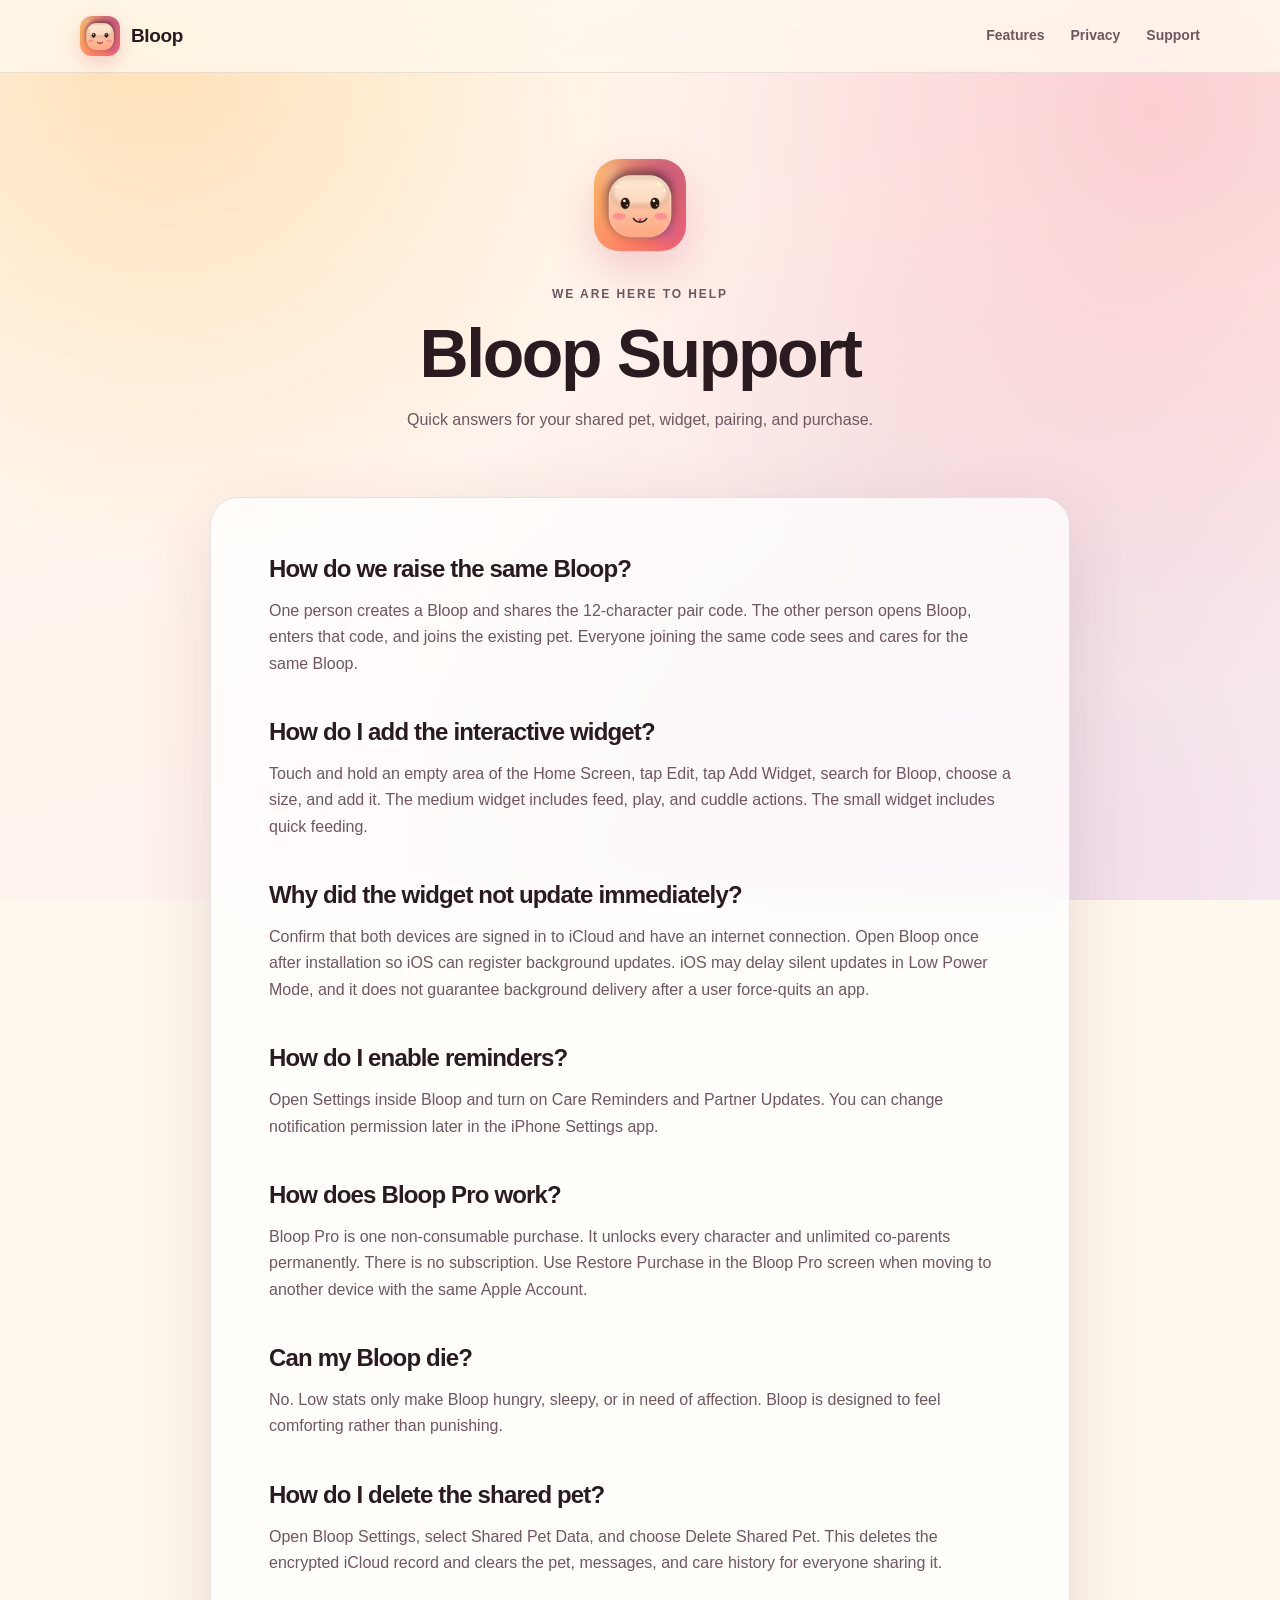
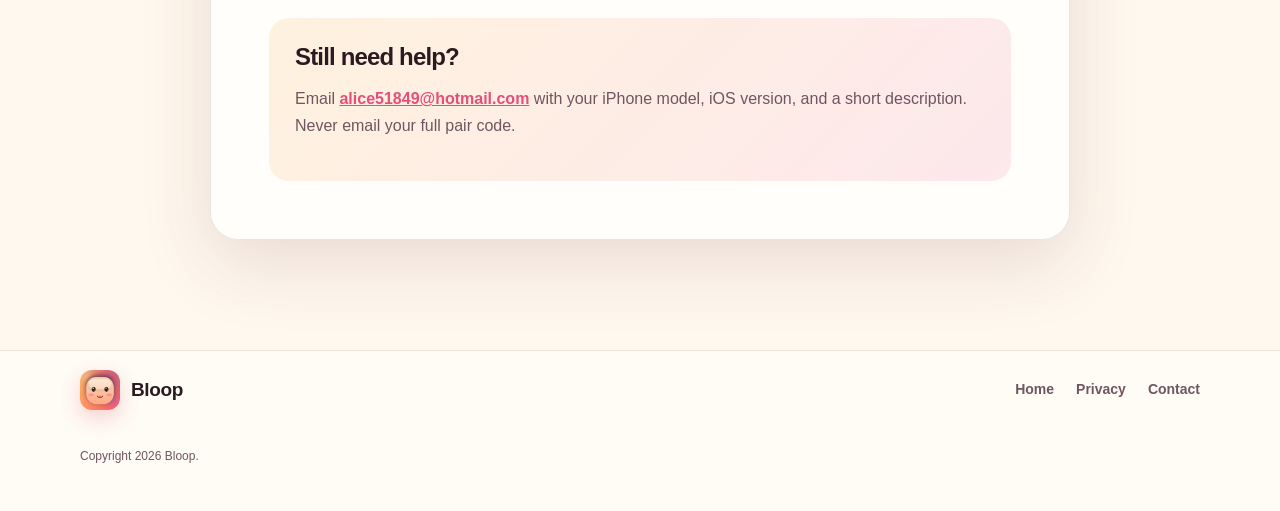
==== support.html @ 69b5d18a "Launch Bloop support and privacy site Co-authored-by: Copilot <223556219+Copilot@users.noreply.githu" ====
<!doctype html>
<html lang="en">
<head>
  <meta charset="utf-8">
  <meta name="viewport" content="width=device-width, initial-scale=1">
  <meta name="theme-color" content="#ff795d">
  <title>Support - Bloop</title>
  <meta name="description" content="Help with pairing, widgets, synchronization, notifications, Bloop Pro, and shared pet data.">
  <link rel="icon" href="icon.png">
  <link rel="stylesheet" href="style.css">
</head>
<body>
  <div class="aurora" aria-hidden="true"></div>
  <header><div class="wrap nav"><a class="brand" href="index.html"><img src="icon.png" alt=""><span>Bloop</span></a><nav><a href="index.html#features">Features</a><a href="privacy.html">Privacy</a><a href="support.html">Support</a></nav></div></header>
  <main>
    <section class="page-head wrap"><img src="icon.png" alt=""><p class="eyebrow">We are here to help</p><h1>Bloop Support</h1><p>Quick answers for your shared pet, widget, pairing, and purchase.</p></section>
    <section class="wrap document">
      <article>
        <h2>How do we raise the same Bloop?</h2>
        <p>One person creates a Bloop and shares the 12-character pair code. The other person opens Bloop, enters that code, and joins the existing pet. Everyone joining the same code sees and cares for the same Bloop.</p>

        <h2>How do I add the interactive widget?</h2>
        <p>Touch and hold an empty area of the Home Screen, tap Edit, tap Add Widget, search for Bloop, choose a size, and add it. The medium widget includes feed, play, and cuddle actions. The small widget includes quick feeding.</p>

        <h2>Why did the widget not update immediately?</h2>
        <p>Confirm that both devices are signed in to iCloud and have an internet connection. Open Bloop once after installation so iOS can register background updates. iOS may delay silent updates in Low Power Mode, and it does not guarantee background delivery after a user force-quits an app.</p>

        <h2>How do I enable reminders?</h2>
        <p>Open Settings inside Bloop and turn on Care Reminders and Partner Updates. You can change notification permission later in the iPhone Settings app.</p>

        <h2>How does Bloop Pro work?</h2>
        <p>Bloop Pro is one non-consumable purchase. It unlocks every character and unlimited co-parents permanently. There is no subscription. Use Restore Purchase in the Bloop Pro screen when moving to another device with the same Apple Account.</p>

        <h2>Can my Bloop die?</h2>
        <p>No. Low stats only make Bloop hungry, sleepy, or in need of affection. Bloop is designed to feel comforting rather than punishing.</p>

        <h2>How do I delete the shared pet?</h2>
        <p>Open Bloop Settings, select Shared Pet Data, and choose Delete Shared Pet. This deletes the encrypted iCloud record and clears the pet, messages, and care history for everyone sharing it.</p>

        <div class="contact">
          <h2>Still need help?</h2>
          <p>Email <a href="mailto:alice51849@hotmail.com">alice51849@hotmail.com</a> with your iPhone model, iOS version, and a short description. Never email your full pair code.</p>
        </div>
      </article>
    </section>
  </main>
  <footer><div class="wrap footer"><a class="brand" href="index.html"><img src="icon.png" alt=""><span>Bloop</span></a><div class="links"><a href="index.html">Home</a><a href="privacy.html">Privacy</a><a href="mailto:alice51849@hotmail.com">Contact</a></div><p>Copyright 2026 Bloop.</p></div></footer>
</body>
</html>
---- style.css ----
:root {
  --ink: #2a1b21;
  --muted: #6f5660;
  --cream: #fff8ee;
  --card: rgba(255, 255, 255, 0.76);
  --line: rgba(87, 42, 53, 0.12);
  --coral: #ff7358;
  --rose: #e64e79;
  --gold: #f3a83b;
  --plum: #5e294f;
  --shadow: 0 24px 70px rgba(114, 51, 65, 0.15);
}

* { box-sizing: border-box; }
html { scroll-behavior: smooth; }
body {
  margin: 0;
  color: var(--ink);
  background: var(--cream);
  font-family: -apple-system, BlinkMacSystemFont, "SF Pro Display", "Segoe UI", sans-serif;
  line-height: 1.65;
}
a { color: inherit; }
.aurora {
  position: fixed;
  inset: 0;
  z-index: -2;
  background:
    radial-gradient(circle at 12% 6%, rgba(255, 190, 97, 0.38), transparent 32rem),
    radial-gradient(circle at 90% 12%, rgba(238, 79, 123, 0.24), transparent 36rem),
    radial-gradient(circle at 74% 90%, rgba(137, 80, 170, 0.14), transparent 38rem),
    linear-gradient(160deg, #fffaf1 0%, #fff3ec 58%, #fdf0f5 100%);
}
.wrap { width: min(1120px, calc(100% - 40px)); margin: 0 auto; }
header {
  position: sticky;
  top: 0;
  z-index: 10;
  border-bottom: 1px solid var(--line);
  background: rgba(255, 248, 238, 0.84);
  backdrop-filter: blur(22px) saturate(140%);
}
.nav { min-height: 72px; display: flex; align-items: center; justify-content: space-between; gap: 24px; }
.brand { display: inline-flex; align-items: center; gap: 11px; text-decoration: none; font-size: 19px; font-weight: 800; letter-spacing: -0.02em; }
.brand img { width: 40px; height: 40px; border-radius: 12px; box-shadow: 0 8px 20px rgba(218, 82, 94, 0.24); }
nav { display: flex; align-items: center; gap: 26px; }
nav a, .links a { color: var(--muted); font-size: 14px; font-weight: 650; text-decoration: none; }
nav a:hover, .links a:hover { color: var(--rose); }
.hero { min-height: 700px; display: grid; grid-template-columns: 1.12fr 0.88fr; align-items: center; gap: 60px; padding-block: 90px; }
.eyebrow { margin: 0 0 12px; color: var(--rose); font-size: 12px; font-weight: 800; letter-spacing: 0.16em; text-transform: uppercase; }
h1, h2, h3 { line-height: 1.08; letter-spacing: -0.035em; }
h1 { margin: 0; font-size: clamp(52px, 7vw, 86px); font-weight: 850; }
h1 span {
  color: transparent;
  background: linear-gradient(100deg, var(--coral), var(--rose), #9256b1);
  -webkit-background-clip: text;
  background-clip: text;
}
.lead { max-width: 650px; margin: 28px 0 0; color: var(--muted); font-size: clamp(18px, 2vw, 22px); }
.actions { display: flex; flex-wrap: wrap; gap: 12px; margin-top: 32px; }
.button { min-height: 52px; display: inline-flex; align-items: center; justify-content: center; padding: 0 22px; border-radius: 16px; font-size: 15px; font-weight: 780; text-decoration: none; transition: transform .2s ease, box-shadow .2s ease; }
.button:hover { transform: translateY(-2px); }
.primary { color: white; background: linear-gradient(135deg, #ff9a55, var(--coral), var(--rose)); box-shadow: 0 16px 34px rgba(229, 83, 100, 0.28); }
.secondary { color: var(--plum); border: 1px solid var(--line); background: rgba(255, 255, 255, 0.66); }
.promise { margin-top: 20px; color: var(--muted); font-size: 13px; font-weight: 680; }
.hero-art { position: relative; min-height: 460px; display: grid; place-items: center; }
.hero-art img { position: relative; z-index: 2; width: min(390px, 88%); border-radius: 27%; box-shadow: 0 42px 100px rgba(92, 37, 72, 0.28); animation: float 5s ease-in-out infinite; }
.halo { position: absolute; width: 430px; height: 430px; border-radius: 50%; background: linear-gradient(135deg, rgba(255, 180, 75, .48), rgba(235, 76, 130, .32)); filter: blur(36px); }
.spark { position: absolute; z-index: 3; width: 18px; height: 18px; background: white; clip-path: polygon(50% 0,58% 40%,100% 50%,58% 60%,50% 100%,42% 60%,0 50%,42% 40%); filter: drop-shadow(0 0 10px #ffd978); }
.spark.one { top: 17%; right: 9%; width: 34px; height: 34px; }
.spark.two { bottom: 19%; left: 6%; }
@keyframes float { 50% { transform: translateY(-12px) rotate(1deg); } }
.section { padding-block: 110px; }
.section > h2 { max-width: 750px; margin: 0 0 42px; font-size: clamp(34px, 5vw, 56px); }
.grid { display: grid; grid-template-columns: repeat(3, 1fr); gap: 18px; }
.card, .document article, .callout {
  border: 1px solid var(--line);
  background: var(--card);
  box-shadow: var(--shadow);
  backdrop-filter: blur(18px);
}
.card { min-height: 245px; padding: 28px; border-radius: 24px; }
.symbol { display: inline-grid; place-items: center; width: 42px; height: 42px; border-radius: 14px; color: white; background: linear-gradient(135deg, var(--gold), var(--coral), var(--rose)); font-size: 11px; font-weight: 850; box-shadow: 0 10px 24px rgba(226, 89, 92, .22); }
.card h3 { margin: 28px 0 10px; font-size: 21px; }
.card p, .callout p, .document p, .page-head p { color: var(--muted); }
.callout { margin-block: 30px 120px; padding: 34px; border-radius: 28px; display: flex; align-items: center; gap: 30px; }
.callout img { width: 112px; height: 112px; border-radius: 28px; }
.callout h2 { margin: 0; font-size: clamp(28px, 4vw, 42px); }
.callout p:last-child { margin-bottom: 0; }
.page-head { padding-block: 86px 48px; text-align: center; }
.page-head img { width: 92px; height: 92px; border-radius: 25px; box-shadow: 0 20px 45px rgba(211, 74, 102, .24); }
.page-head .eyebrow { margin-top: 26px; }
.page-head h1 { font-size: clamp(44px, 6vw, 68px); }
.updated { margin-top: 14px; font-size: 14px; font-weight: 650; }
.document { max-width: 860px; padding-bottom: 110px; }
.document article { padding: clamp(26px, 5vw, 58px); border-radius: 28px; }
.document h2 { margin: 42px 0 10px; font-size: 24px; }
.document h2:first-child { margin-top: 0; }
.document a { color: var(--rose); font-weight: 700; }
.contact { margin-top: 42px; padding: 26px; border-radius: 20px; background: linear-gradient(135deg, rgba(255, 177, 74, .16), rgba(235, 75, 121, .12)); }
footer { border-top: 1px solid var(--line); background: rgba(255, 255, 255, .42); }
.footer { min-height: 160px; display: grid; grid-template-columns: 1fr auto; align-items: center; gap: 20px; }
.footer .links { display: flex; flex-wrap: wrap; justify-content: flex-end; gap: 22px; }
.footer > p { grid-column: 1 / -1; margin: -20px 0 25px; color: var(--muted); font-size: 12px; }
@media (max-width: 820px) {
  .hero { min-height: auto; grid-template-columns: 1fr; padding-block: 64px; text-align: center; }
  .lead { margin-inline: auto; }
  .actions { justify-content: center; }
  .hero-art { min-height: 380px; order: -1; }
  .hero-art img { width: min(310px, 80%); }
  .halo { width: 330px; height: 330px; }
  .grid { grid-template-columns: 1fr 1fr; }
}
@media (max-width: 560px) {
  .wrap { width: min(100% - 28px, 1120px); }
  .nav { min-height: 64px; }
  nav { gap: 14px; }
  nav a:first-child { display: none; }
  h1 { font-size: 48px; }
  .hero-art { min-height: 310px; }
  .grid { grid-template-columns: 1fr; }
  .card { min-height: auto; }
  .section { padding-block: 82px; }
  .callout { align-items: flex-start; padding: 24px; gap: 18px; }
  .callout img { width: 72px; height: 72px; border-radius: 20px; }
  .footer { grid-template-columns: 1fr; padding-block: 36px; }
  .footer .links { justify-content: flex-start; }
  .footer > p { margin: 0; }
}
@media (prefers-reduced-motion: reduce) {
  html { scroll-behavior: auto; }
  .hero-art img { animation: none; }
  .button { transition: none; }
}
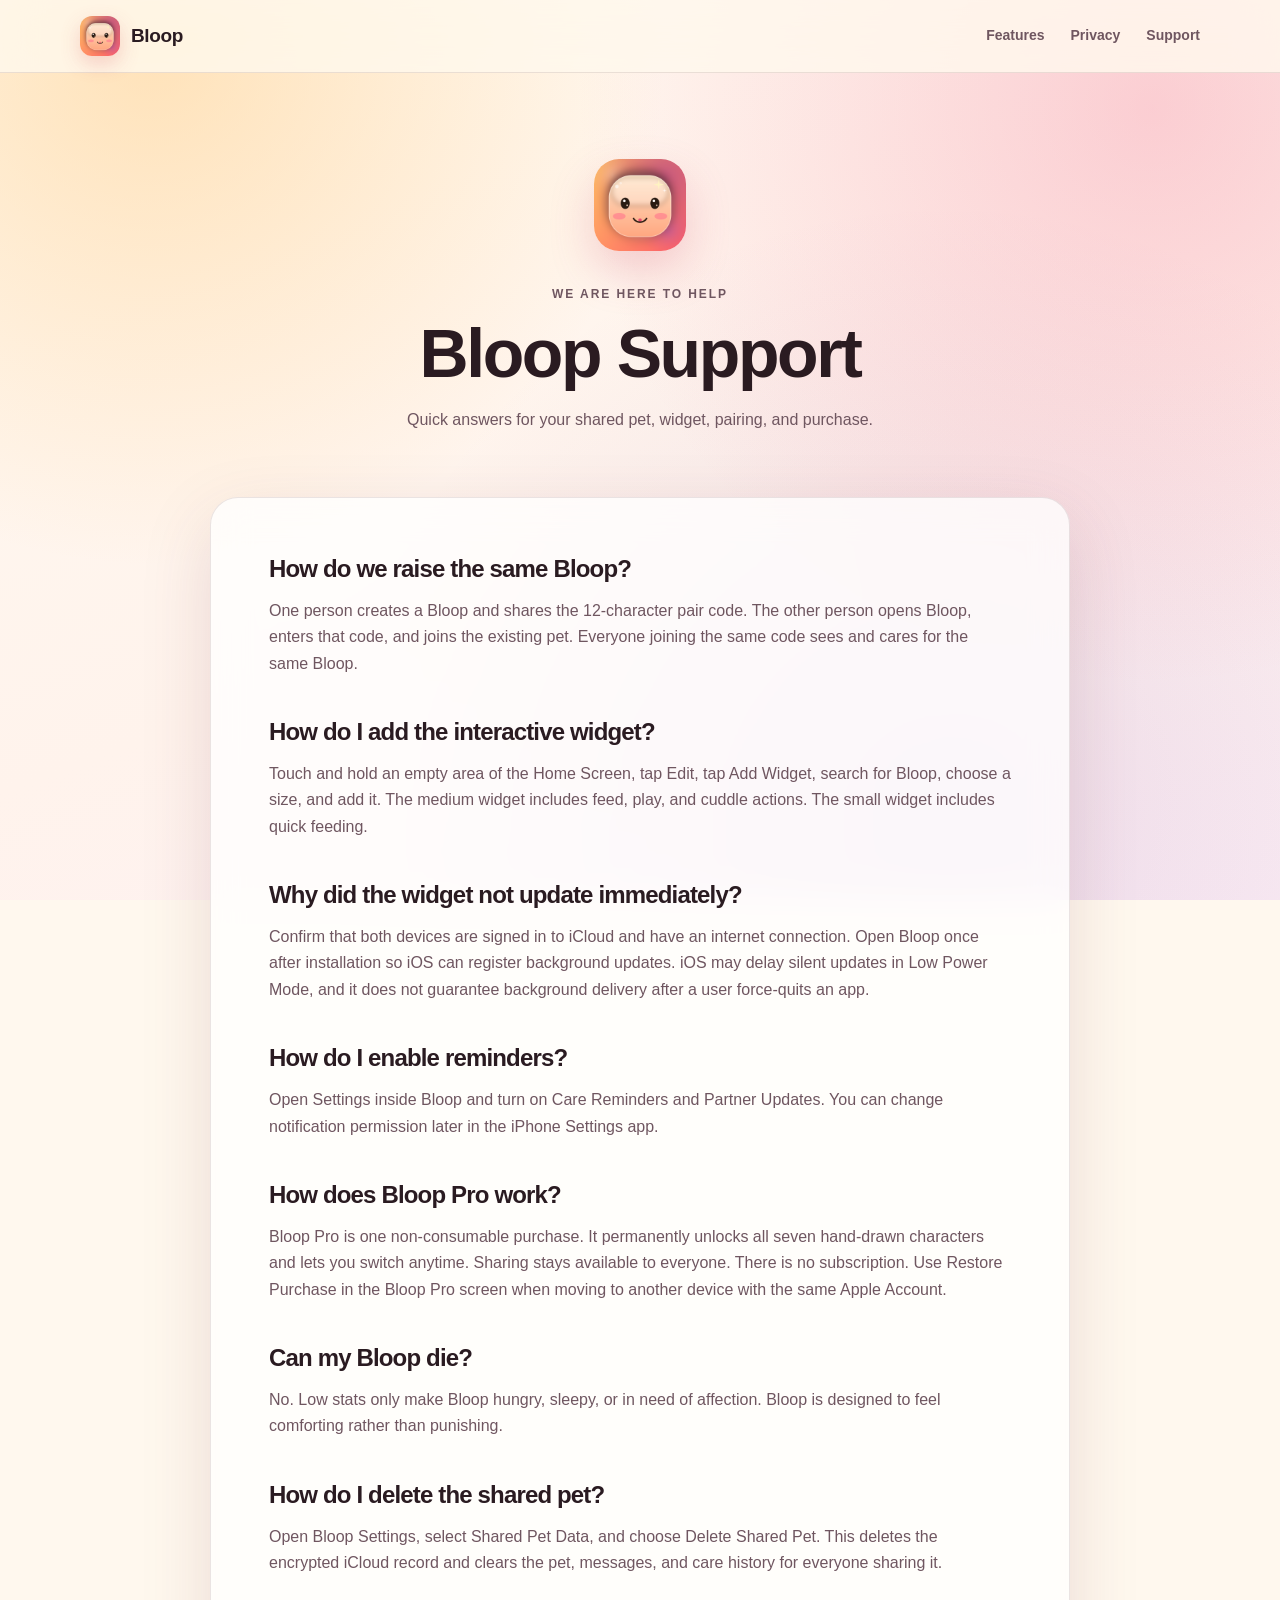
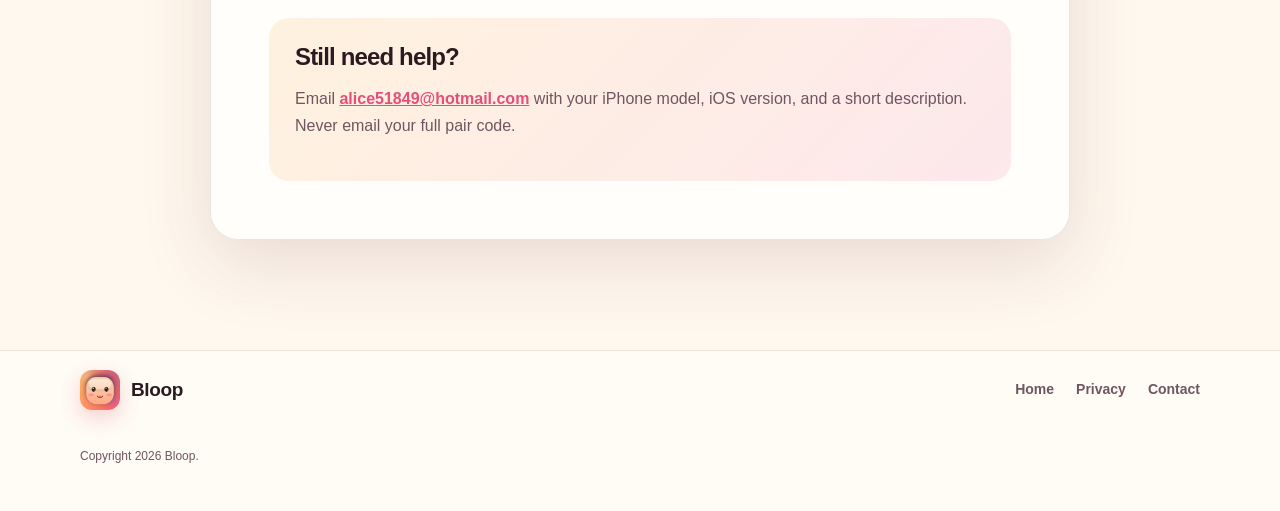
==== commit 70a5a37e: "Align Bloop Pro character unlock copy Co-authored-by: Copilot <223556219+Copilot@users.noreply.githu" ====
--- a/support.html
+++ b/support.html
@@ -29,7 +29,7 @@
         <p>Open Settings inside Bloop and turn on Care Reminders and Partner Updates. You can change notification permission later in the iPhone Settings app.</p>
 
         <h2>How does Bloop Pro work?</h2>
-        <p>Bloop Pro is one non-consumable purchase. It unlocks every character and unlimited co-parents permanently. There is no subscription. Use Restore Purchase in the Bloop Pro screen when moving to another device with the same Apple Account.</p>
+        <p>Bloop Pro is one non-consumable purchase. It permanently unlocks all seven hand-drawn characters and lets you switch anytime. Sharing stays available to everyone. There is no subscription. Use Restore Purchase in the Bloop Pro screen when moving to another device with the same Apple Account.</p>
 
         <h2>Can my Bloop die?</h2>
         <p>No. Low stats only make Bloop hungry, sleepy, or in need of affection. Bloop is designed to feel comforting rather than punishing.</p>
